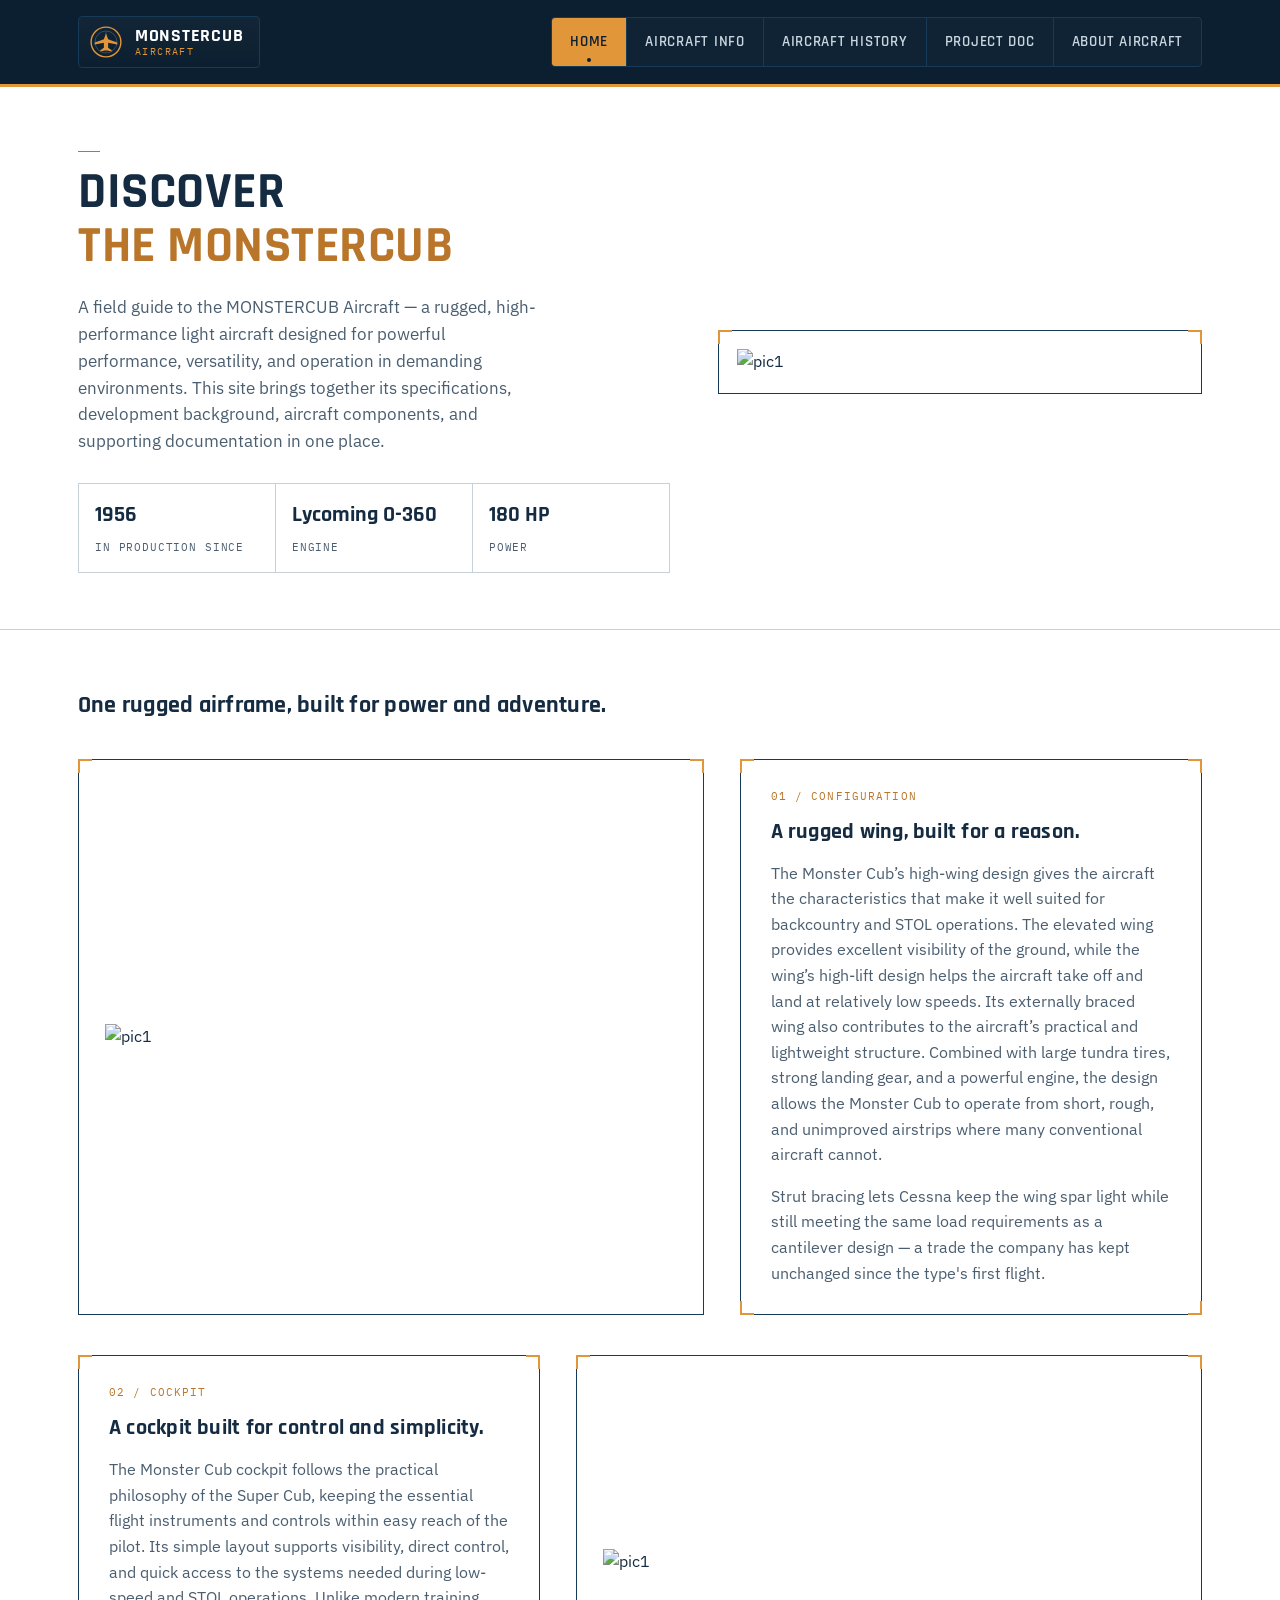
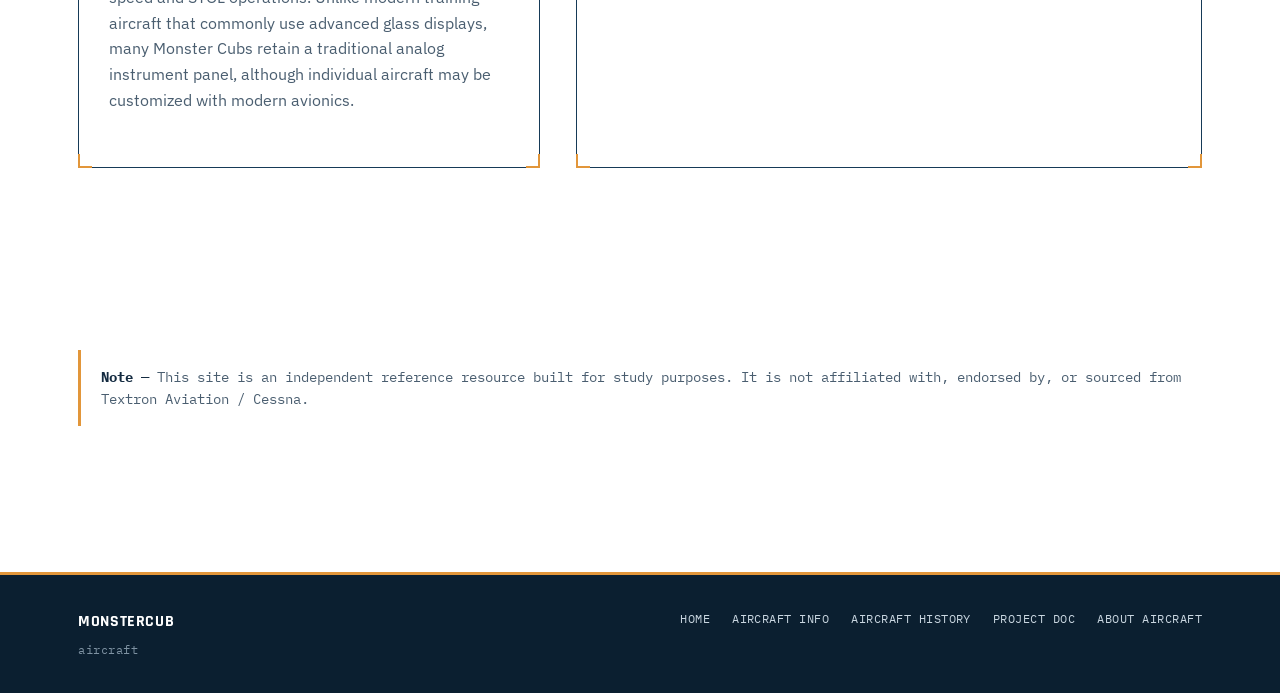
==== index.html @ 70570956 "Add files via upload" ====
<!DOCTYPE html>
<html lang="en">
<head>
<meta charset="UTF-8">
<meta name="viewport" content="width=device-width, initial-scale=1.0">
<title>MONSTERCLUB — aircraft</title>
<link rel="stylesheet" href="css/style.css">
</head>
<body>

<header class="site-header">
  <div class="header-inner">
    <a href="index.html" class="brand">
      <svg viewBox="0 0 48 48" fill="none" xmlns="http://www.w3.org/2000/svg">
        <circle cx="24" cy="24" r="21" stroke="#E2963A" stroke-width="2"/>
        <circle cx="24" cy="24" r="15.5" stroke="#4A5E70" stroke-width="1"/>
        <path d="M24 10 L24 38 M8 24 L40 24" stroke="#4A5E70" stroke-width="1"/>
        <path d="M24 12 L21 20 L8 25 L8 27.5 L21 25 L21 32 L16 35.5 L16 37.5 L24 35.5 L32 37.5 L32 35.5 L27 32 L27 25 L40 27.5 L40 25 L27 20 Z" fill="#E2963A"/>
      </svg>
      <span class="brand-text">
        <span class="model">MONSTERCUB</span>
        <span class="tag">aircraft</span>
      </span>
    </a>
    <nav class="main-nav" aria-label="Primary">
      <a href="index.html" class="active">Home</a>
      <a href="aircraft-info.html">Aircraft Info</a>
      <a href="aircraft-history.html">Aircraft History</a>
      <a href="project-doc.html">Project Doc</a>
      <a href="about-aircraft.html">About Aircraft</a>
    </nav>
  </div>
</header>

<main>

  <!-- First Image -->
  <section class="hero">
    <div class="wrap hero-inner">
      <div>
        <div class="eyebrow"></div>
        <h1>DISCOVER<br><span>THE MONSTERCUB</span></h1>
        <p class="lede">A field guide to the MONSTERCUB Aircraft — a rugged, high-performance light aircraft designed for powerful performance, versatility, and operation in demanding environments. This site brings together its specifications, development background, aircraft components, and supporting documentation in one place.</p>

        <div class="spec-strip">
          <div><span class="n">1956</span><span class="l">In production since</span></div>
          <div><span class="n">Lycoming O-360</span><span class="l">Engine</span></div>
          <div><span class="n">180 HP</span><span class="l">Power</span></div>
        </div>
      </div>

      <div class="hero-figure plate">

        <img src="D:\aircraft-site-20260829T053355Z-1-001\aircraft-site\pic1 Home page picture.jpg" alt="pic1">
        
       
      </div>

    </div>
  </section>

  <!-- Second Image -->
  <section class="section">
    <div class="wrap">
      <div class="section-head">
        <h2>One rugged airframe, built for power and adventure.</h2>
      </div>

      <div class="feature-row">
        <div class="figure plate">

          <img src="D:\aircraft-site-20260829T053355Z-1-001\aircraft-site/pic1 side view.jpg" alt="pic1">

        </div>
        <div class="copy plate">
          <span class="tick-br"></span><span class="tick-bl"></span>
          <div class="idx">01 / CONFIGURATION</div>
          <h3>A rugged wing, built for a reason.</h3>
          <p>The Monster Cub’s high-wing design gives the aircraft the characteristics that make it well suited for backcountry and STOL operations. The elevated wing provides excellent visibility of the ground, while the wing’s high-lift design helps the aircraft take off and land at relatively low speeds.

Its externally braced wing also contributes to the aircraft’s practical and lightweight structure. Combined with large tundra tires, strong landing gear, and a powerful engine, the design allows the Monster Cub to operate from short, rough, and unimproved airstrips where many conventional aircraft cannot.</p>
          <p>Strut bracing lets Cessna keep the wing spar light while still meeting the same load requirements as a cantilever design — a trade the company has kept unchanged since the type's first flight.</p>
        </div>
      </div>

      <!-- Third Image -->
      <div class="feature-row reverse">
        <div class="figure plate">
          <span class="tick-br"></span><span class="tick-bl"></span>
          <img src="D:\aircraft-site-20260829T053355Z-1-001\aircraft-site/pic1 cockpit.jpg" alt="pic1">
          
        </div>
        <div class="copy plate">
          <span class="tick-br"></span><span class="tick-bl"></span>
          <div class="idx">02 / COCKPIT</div>
          <h3>A cockpit built for control and simplicity.</h3>
          <p>The Monster Cub cockpit follows the practical philosophy of the Super Cub, keeping the essential flight instruments and controls within easy reach of the pilot. Its simple layout supports visibility, direct control, and quick access to the systems needed during low-speed and STOL operations.

Unlike modern training aircraft that commonly use advanced glass displays, many Monster Cubs retain a traditional analog instrument panel, although individual aircraft may be customized with modern avionics.</p>
          <ul>
                      </ul>
        </div>
      </div>
    </div>
  </section>

  <section class="section alt">
    <div class="wrap">
      <div class="callout">
        <strong>Note —</strong> This site is an independent reference resource built for study purposes. It is not affiliated with, endorsed by, or sourced from Textron Aviation / Cessna.
      </div>
    </div>
  </section>

</main>

<footer class="site-footer">
  <div class="footer-inner">
    <div>
      <div class="fbrand">MONSTERCUB</div>
      <div class="fmeta">aircraft</div>
    </div>
    <nav class="footer-links" aria-label="Footer">
      <a href="index.html">Home</a>
      <a href="aircraft-info.html">Aircraft Info</a>
      <a href="aircraft-history.html">Aircraft History</a>
      <a href="project-doc.html">Project Doc</a>
      <a href="about-aircraft.html">About Aircraft</a>
    </nav>
  </div>
</footer>

</body>
</html>
---- css/style.css ----
/* =========================================================================
   CESSNA 172 SKYHAWK — REFERENCE SITE
   Design language: aeronautical technical drawing / spec plate
   ========================================================================= */

@import url('https://fonts.googleapis.com/css2?family=Rajdhani:wght@500;600;700&family=IBM+Plex+Sans:wght@400;500;600&family=IBM+Plex+Mono:wght@400;500&display=swap');

:root{
  /* --- color tokens --- */
  --paper:        #E8EDEF;   /* drafting-paper background, cool blue-grey */
  --paper-line:   #C7D2D8;   /* faint grid lines on paper */
  --panel:        #FFFFFF;   /* card / panel surface */
  --ink:          #142B41;   /* primary text / linework, deep aviation navy */
  --ink-soft:     #4A5E70;   /* secondary text, steel grey-blue */
  --navy-deep:    #0B1F30;   /* header / footer surface */
  --navy-mid:     #163A57;   /* borders on dark surface */
  --amber:        #E2963A;   /* instrument amber accent */
  --amber-dim:    #B9762A;
  --rivet:        #9BAAB6;   /* rivet dots / dividers */
  --ok-green:     #4C7A5E;   /* used sparingly, spec "in service" tag */

  --font-display: 'Rajdhani', 'Arial Narrow', sans-serif;
  --font-body:    'IBM Plex Sans', 'Segoe UI', sans-serif;
  --font-mono:    'IBM Plex Mono', 'Courier New', monospace;

  --max: 1180px;
}

*, *::before, *::after{ box-sizing: border-box; }

html{ scroll-behavior: smooth; }

body{
  margin: 0;
  background-attachment: fixed;
  color: var(--ink);
  font-family: var(--font-body);
  font-size: 16px;
  line-height: 1.6;
  -webkit-font-smoothing: antialiased;
}

img, svg{ display:block; max-width:100%; }

a{ color: inherit; }

h1, h2, h3{
  font-family: var(--font-display);
  font-weight: 700;
  letter-spacing: 0.01em;
  color: var(--ink);
  margin: 0 0 0.4em;
}

p{ margin: 0 0 1em; color: var(--ink-soft); }

.wrap{
  max-width: var(--max);
  margin: 0 auto;
  padding: 0 28px;
}

/* -------------------------------------------------------------------------
   Corner tick marks — signature device borrowed from engineering drawing
   sheets. Applied to any section with class "plate".
   ------------------------------------------------------------------------- */
.plate{
  position: relative;
  border: 1px solid var(--navy-mid);
  background: var(--panel);
}
.plate::before, .plate::after,
.plate .tick-br, .plate .tick-bl{
  content:"";
  position:absolute;
  width:14px; height:14px;
  border: 2px solid var(--amber);
}
.plate::before{ top:-1px; left:-1px; border-right:0; border-bottom:0; }
.plate::after{ top:-1px; right:-1px; border-left:0; border-bottom:0; }
.plate .tick-bl{ bottom:-1px; left:-1px; border-right:0; border-top:0; }
.plate .tick-br{ bottom:-1px; right:-1px; border-left:0; border-top:0; }

/* =========================================================================
   HEADER  /  NAV  — "spec plate" bar referencing the wireframe layout
   ========================================================================= */
.site-header{
  background: var(--navy-deep);
  border-bottom: 3px solid var(--amber);
  position: sticky;
  top: 0;
  z-index: 50;
}
.header-inner{
  max-width: var(--max);
  margin: 0 auto;
  padding: 16px 28px;
  display:flex;
  align-items:center;
  justify-content: space-between;
  gap: 24px;
  flex-wrap: wrap;
}

.brand{
  display:flex;
  align-items:center;
  gap:12px;
  text-decoration:none;
  color:#fff;
  border: 1px solid var(--navy-mid);
  padding: 8px 16px 8px 10px;
  border-radius: 4px;
  background: linear-gradient(180deg, rgba(255,255,255,0.03), transparent);
}
.brand svg{ width:34px; height:34px; flex:none; }
.brand-text{ display:flex; flex-direction:column; line-height:1.1; }
.brand-text .model{
  font-family: var(--font-display);
  font-weight:700;
  font-size:1.15rem;
  letter-spacing:0.04em;
  color:#fff;
}
.brand-text .tag{
  font-family: var(--font-mono);
  font-size:0.62rem;
  letter-spacing:0.14em;
  color: var(--amber);
  text-transform: uppercase;
}

.main-nav{
  display:flex;
  border: 1px solid var(--navy-mid);
  border-radius: 4px;
  overflow:hidden;
  background: rgba(255,255,255,0.02);
}
.main-nav a{
  font-family: var(--font-display);
  font-weight: 600;
  font-size: 0.92rem;
  letter-spacing: 0.05em;
  text-transform: uppercase;
  color: #C9D6E0;
  text-decoration:none;
  padding: 12px 18px;
  border-right: 1px solid var(--navy-mid);
  position:relative;
  transition: color .15s ease, background .15s ease;
  white-space:nowrap;
}
.main-nav a:last-child{ border-right:none; }
.main-nav a:hover{ color:#fff; background: rgba(226,150,58,0.12); }
.main-nav a.active{ color: var(--navy-deep); background: var(--amber); }
.main-nav a.active::after{
  content:"";
  position:absolute; left:50%; bottom:4px;
  width:4px; height:4px; background:var(--navy-deep);
  transform:translateX(-50%);
  border-radius:50%;
}

.nav-toggle{ display:none; }

/* =========================================================================
   HERO
   ========================================================================= */
.hero{
  border-bottom: 1px solid var(--paper-line);
  padding: 64px 0 56px;
}
.hero-inner{
  display:grid;
  grid-template-columns: 1.1fr 0.9fr;
  gap: 48px;
  align-items:center;
}
.eyebrow{
  font-family: var(--font-mono);
  font-size: 0.72rem;
  letter-spacing: 0.18em;
  text-transform: uppercase;
  color: var(--amber-dim);
  display:flex;
  align-items:center;
  gap:10px;
  margin-bottom: 14px;
}
.eyebrow::before{
  content:"";
  width: 22px; height: 1px;
  background: var(--amber-dim);
}
.hero h1{
  font-size: clamp(2.1rem, 4vw, 3.2rem);
  line-height: 1.05;
}
.hero h1 span{ color: var(--amber-dim); }
.hero .lede{ font-size: 1.05rem; max-width: 46ch; }

.spec-strip{
  display:flex;
  gap: 0;
  margin-top: 28px;
  border: 1px solid var(--paper-line);
  background: var(--panel);
}
.spec-strip div{
  flex:1;
  padding: 14px 16px;
  border-right: 1px solid var(--paper-line);
}
.spec-strip div:last-child{ border-right:none; }
.spec-strip .n{
  font-family: var(--font-display);
  font-weight:700;
  font-size:1.35rem;
  color: var(--ink);
  display:block;
}
.spec-strip .l{
  font-family: var(--font-mono);
  font-size: 0.66rem;
  letter-spacing: 0.08em;
  text-transform: uppercase;
  color: var(--ink-soft);
}

.hero-figure{
  padding: 18px;
}
.hero-figure img{ width:100%; height:auto; }
.hero-figure .cap{
  margin-top:10px;
  font-family: var(--font-mono);
  font-size:0.68rem;
  letter-spacing:0.06em;
  color: var(--ink-soft);
  text-align:center;
  text-transform:uppercase;
}

/* =========================================================================
   PAGE HEADER (non-home pages)
   ========================================================================= */
.page-head{
  padding: 46px 0 32px;
  border-bottom: 1px solid var(--paper-line);
}
.page-head h1{ font-size: clamp(1.8rem, 3.4vw, 2.6rem); }
.page-head .lede{ max-width: 62ch; font-size:1.02rem; }
.breadcrumb{
  font-family: var(--font-mono);
  font-size:0.7rem;
  letter-spacing:0.1em;
  text-transform:uppercase;
  color: var(--ink-soft);
  margin-bottom: 12px;
}
.breadcrumb .amber{ color: var(--amber-dim); }

/* =========================================================================
   FEATURE ROWS  — the "image / description" pairing from the wireframe
   ========================================================================= */
.section{ padding: 56px 0; }
.section.alt{ background: rgba(255,255,255,0.35); }

.section-head{ margin-bottom: 34px; max-width: 70ch; }
.section-head .kicker{
  font-family: var(--font-mono);
  font-size:0.7rem;
  letter-spacing:0.14em;
  text-transform:uppercase;
  color: var(--amber-dim);
}

.feature-row{
  display:grid;
  grid-template-columns: 1.15fr 0.85fr;
  gap: 36px;
  align-items: stretch;
  margin-bottom: 40px;
}
.feature-row.reverse{ grid-template-columns: 0.85fr 1.15fr; }
.feature-row.reverse .figure{ order:2; }
.feature-row.reverse .copy{ order:1; }

.figure{
  padding: 26px;
  display:flex;
  flex-direction:column;
  justify-content:center;
  min-height: 260px;
}
.figure svg{ width:100%; height:auto; }
.figure .cap{
  margin-top:14px;
  font-family: var(--font-mono);
  font-size:0.68rem;
  letter-spacing:0.06em;
  text-transform:uppercase;
  color: var(--ink-soft);
  border-top: 1px dashed var(--paper-line);
  padding-top:10px;
}

.copy{
  padding: 28px 30px;
  display:flex;
  flex-direction:column;
  justify-content:center;
}
.copy .idx{
  font-family: var(--font-mono);
  font-size: 0.7rem;
  color: var(--amber-dim);
  letter-spacing: 0.1em;
  margin-bottom: 8px;
}
.copy h3{ font-size: 1.4rem; margin-bottom: 0.5em; }
.copy p:last-child{ margin-bottom: 0; }
.copy ul{ margin: 10px 0 0; padding-left: 18px; color: var(--ink-soft); }
.copy li{ margin-bottom: 6px; }

/* =========================================================================
   SPEC TABLE (aircraft info)
   ========================================================================= */
.spec-table-wrap{ padding: 4px; }
table.spec-table{
  width:100%;
  border-collapse: collapse;
  font-family: var(--font-mono);
  font-size: 0.88rem;
}
table.spec-table caption{
  text-align:left;
  font-family: var(--font-display);
  font-size:1.05rem;
  font-weight:700;
  padding: 14px 18px;
  border-bottom: 1px solid var(--paper-line);
}
table.spec-table th, table.spec-table td{
  text-align:left;
  padding: 11px 18px;
  border-bottom: 1px solid var(--paper-line);
}
table.spec-table th{
  width: 46%;
  color: var(--ink-soft);
  font-weight:500;
  text-transform:uppercase;
  font-size:0.72rem;
  letter-spacing:0.06em;
}
table.spec-table td{ color: var(--ink); font-weight:500; }
table.spec-table tr:last-child th,
table.spec-table tr:last-child td{ border-bottom:none; }
table.spec-table tbody tr:hover{ background: rgba(226,150,58,0.06); }

.spec-grid{
  display:grid;
  grid-template-columns: 1fr 1fr;
  gap: 28px;
}

/* =========================================================================
   TIMELINE  (aircraft history) — numbering justified: real chronology
   ========================================================================= */
.timeline{
  position:relative;
  margin-top: 10px;
  padding-left: 6px;
}
.timeline::before{
  content:"";
  position:absolute;
  left: 63px;
  top: 6px; bottom: 6px;
  width: 1px;
  background: repeating-linear-gradient(var(--navy-mid) 0 6px, transparent 6px 11px);
}
.t-item{
  display:grid;
  grid-template-columns: 70px 40px 1fr;
  gap: 0 18px;
  margin-bottom: 30px;
}
.t-year{
  font-family: var(--font-mono);
  font-weight:500;
  font-size:0.95rem;
  color: var(--ink);
  padding-top: 3px;
  text-align:right;
}
.t-dot{
  display:flex; justify-content:center;
}
.t-dot span{
  width:12px; height:12px;
  border-radius:50%;
  background: var(--amber);
  border: 2px solid var(--panel);
  box-shadow: 0 0 0 1px var(--navy-mid);
  margin-top:4px;
}
.t-body{
  background: var(--panel);
  border: 1px solid var(--paper-line);
  padding: 14px 18px;
}
.t-body h4{
  font-family: var(--font-display);
  font-size: 1.05rem;
  margin: 0 0 4px;
}
.t-body p{ margin:0; font-size:0.95rem; }

/* =========================================================================
   DOC LIST  (project doc page)
   ========================================================================= */
.doc-list{
  display:grid;
  grid-template-columns: repeat(2, 1fr);
  gap: 20px;
}
.doc-card{
  background: var(--panel);
  border: 1px solid var(--paper-line);
  padding: 20px 22px;
  display:flex;
  gap: 16px;
}
.doc-card .doc-icon{
  flex:none;
  width:42px; height:42px;
  border:1px solid var(--navy-mid);
  display:flex; align-items:center; justify-content:center;
  color: var(--amber-dim);
}
.doc-card h4{
  font-family: var(--font-display);
  font-size:1.05rem;
  margin:0 0 4px;
}
.doc-meta{
  font-family: var(--font-mono);
  font-size: 0.68rem;
  letter-spacing:0.05em;
  text-transform:uppercase;
  color: var(--ink-soft);
  margin-top:8px;
  display:block;
}
.doc-card p{ font-size:0.92rem; margin:0; }

/* =========================================================================
   CALLOUT / NOTE BLOCK
   ========================================================================= */
.callout{
  border-left: 3px solid var(--amber);
  background: var(--panel);
  padding: 16px 20px;
  font-family: var(--font-mono);
  font-size: 0.86rem;
  color: var(--ink-soft);
  margin: 30px 0;
}
.callout strong{ color: var(--ink); }

/* =========================================================================
   FOOTER
   ========================================================================= */
.site-footer{
  background: var(--navy-deep);
  color: #A9B8C4;
  margin-top: 60px;
  border-top: 3px solid var(--amber);
}
.footer-inner{
  max-width: var(--max);
  margin:0 auto;
  padding: 34px 28px;
  display:flex;
  justify-content:space-between;
  align-items:flex-start;
  gap: 24px;
  flex-wrap:wrap;
}
.footer-inner .fbrand{
  font-family: var(--font-display);
  color:#fff;
  font-weight:700;
  letter-spacing:0.04em;
}
.footer-inner .fmeta{
  font-family: var(--font-mono);
  font-size:0.72rem;
  letter-spacing:0.05em;
  color: #7E92A2;
  margin-top:6px;
}
.footer-links{
  display:flex; gap:22px; flex-wrap:wrap;
  font-family: var(--font-mono);
  font-size:0.75rem;
  letter-spacing:0.04em;
  text-transform:uppercase;
}
.footer-links a{ text-decoration:none; color:#C9D6E0; }
.footer-links a:hover{ color: var(--amber); }

/* =========================================================================
   RESPONSIVE
   ========================================================================= */
@media (max-width: 880px){
  .hero-inner{ grid-template-columns: 1fr; }
  .feature-row, .feature-row.reverse{ grid-template-columns: 1fr; }
  .feature-row.reverse .figure, .feature-row.reverse .copy{ order:0; }
  .spec-grid{ grid-template-columns: 1fr; }
  .doc-list{ grid-template-columns: 1fr; }
  .spec-strip{ flex-wrap:wrap; }
  .spec-strip div{ flex: 1 1 50%; border-bottom: 1px solid var(--paper-line); }
}

@media (max-width: 700px){
  .header-inner{ flex-direction:column; align-items:stretch; }
  .main-nav{ flex-wrap:wrap; }
  .main-nav a{ flex:1 1 auto; text-align:center; border-bottom:1px solid var(--navy-mid); }
}

/* Reduced motion */
@media (prefers-reduced-motion: reduce){
  html{ scroll-behavior:auto; }
  *{ transition:none !important; }
}

/* Visible keyboard focus */
a:focus-visible, button:focus-visible{
  outline: 2px solid var(--amber);
  outline-offset: 2px;
}
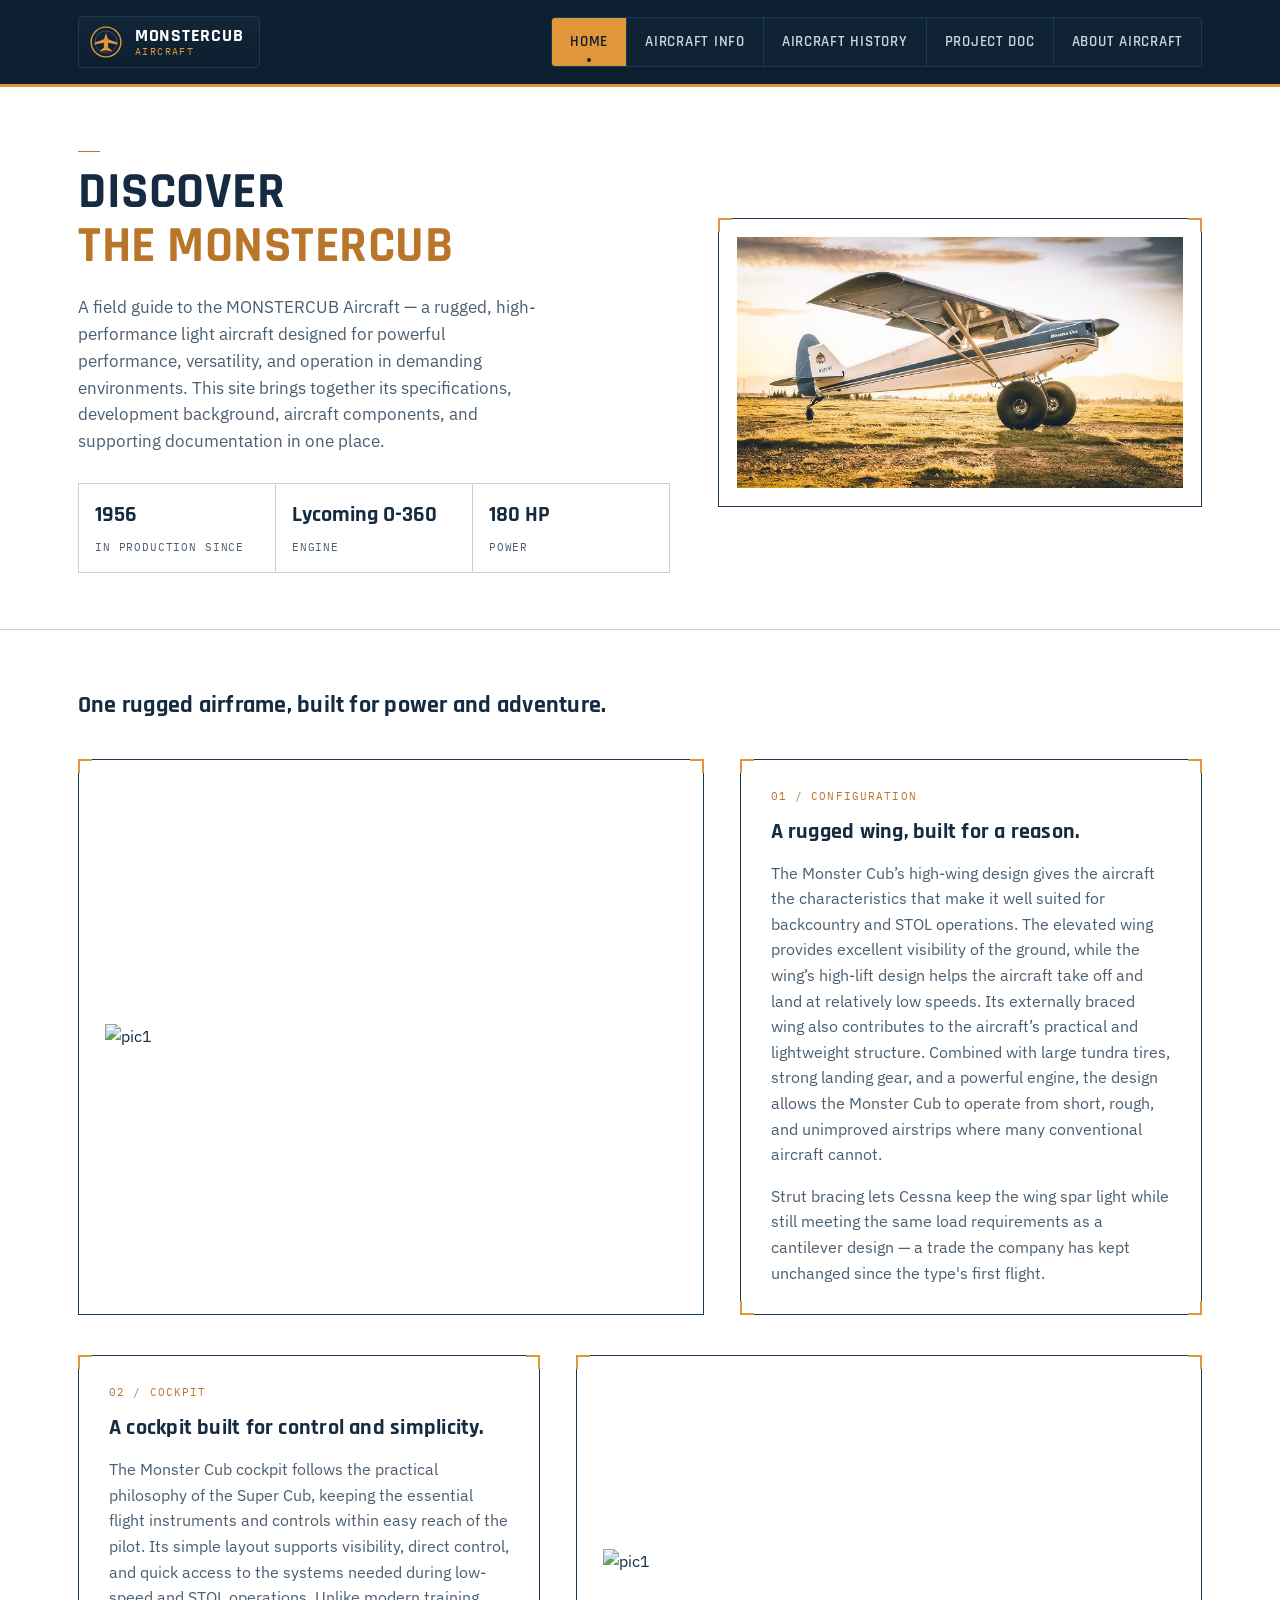
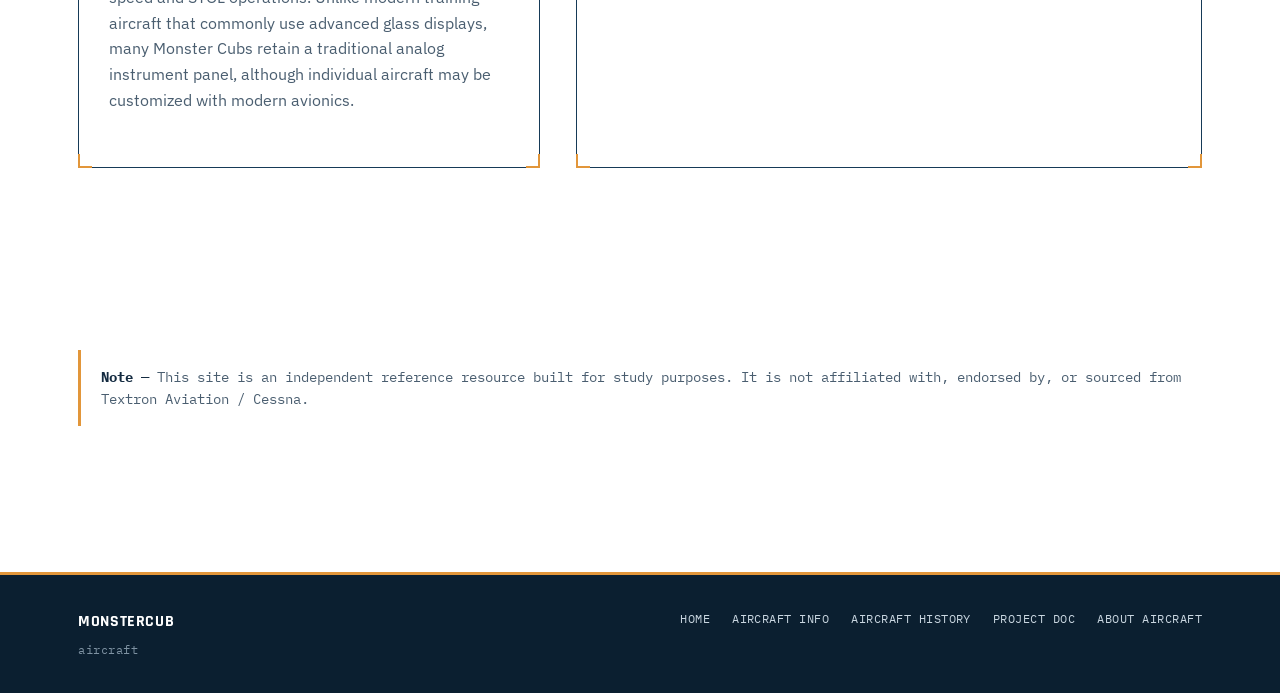
==== commit 8b5cf808: "Update index.html" ====
--- a/index.html
+++ b/index.html
@@ -51,7 +51,7 @@
 
       <div class="hero-figure plate">
 
-        <img src="D:\aircraft-site-20260829T053355Z-1-001\aircraft-site\pic1 Home page picture.jpg" alt="pic1">
+        <img src="pic1 Home page picture.jpg" alt="pic1">
         
        
       </div>
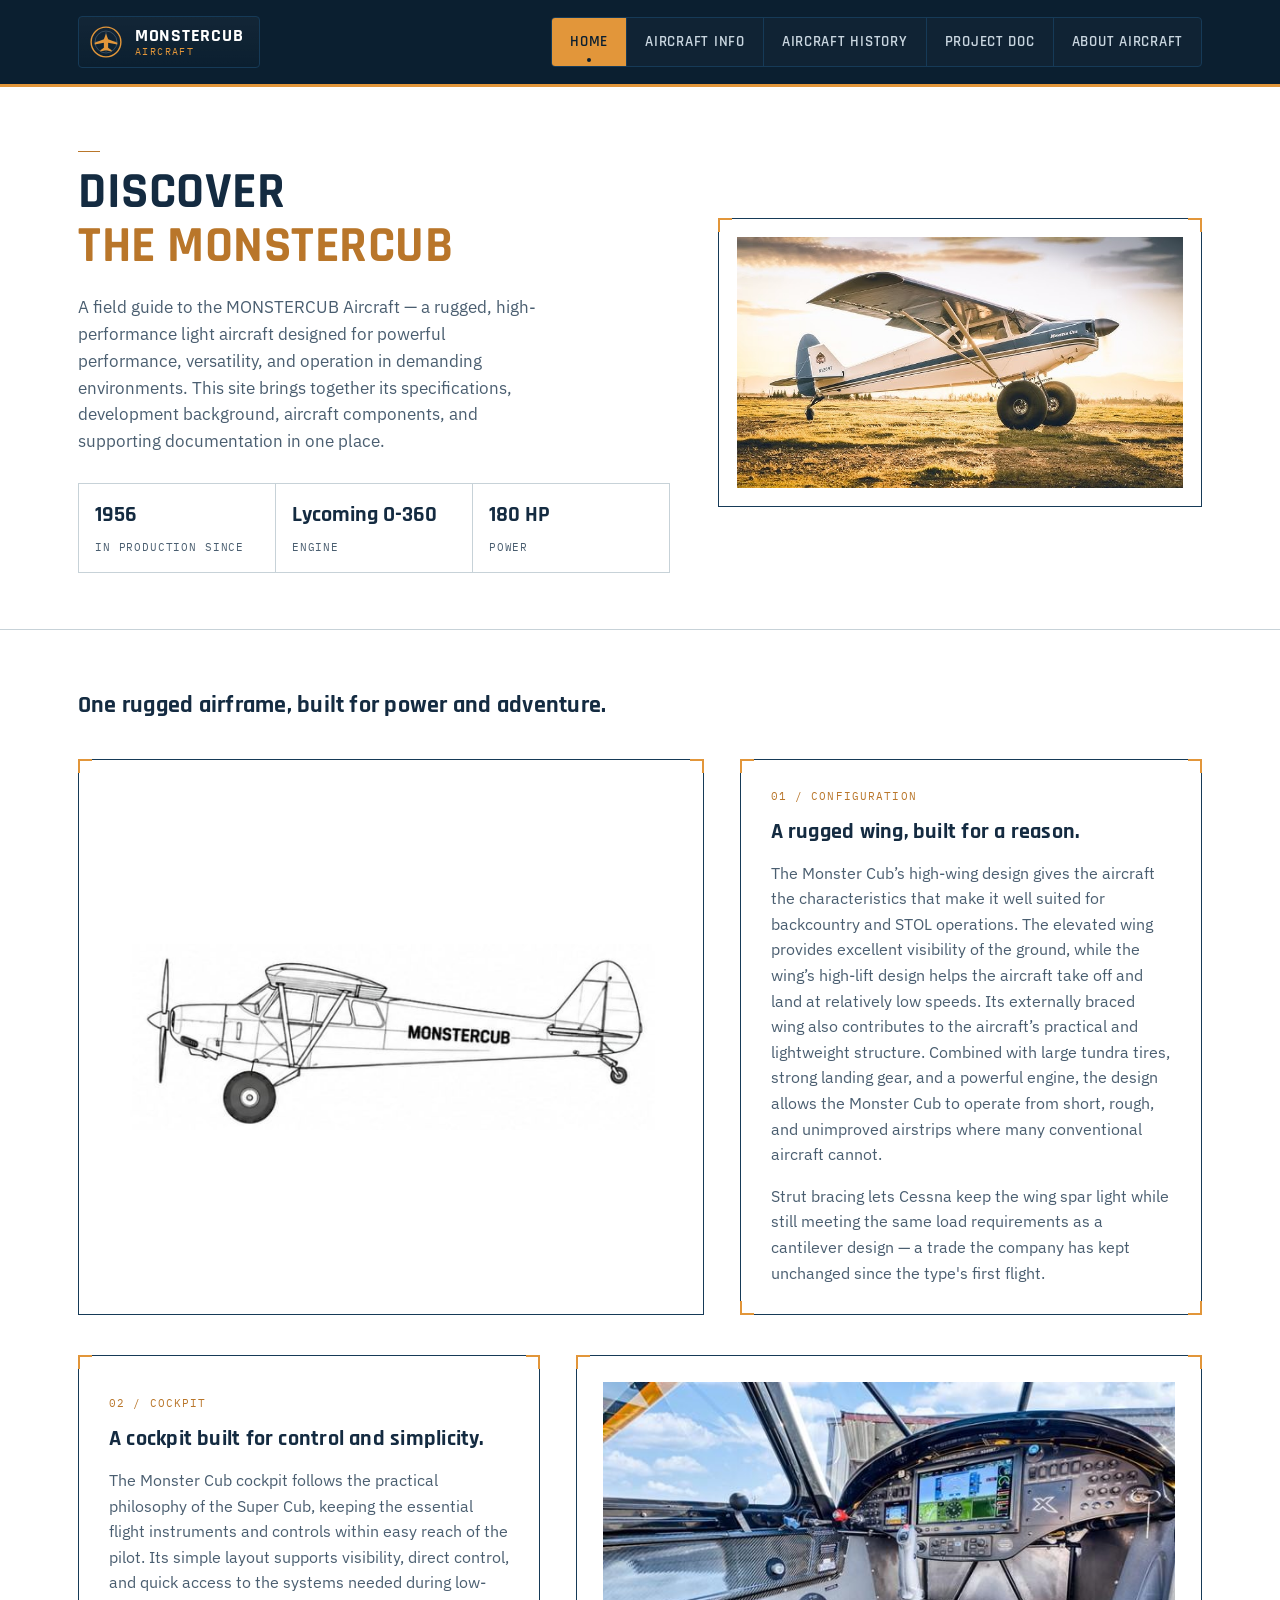
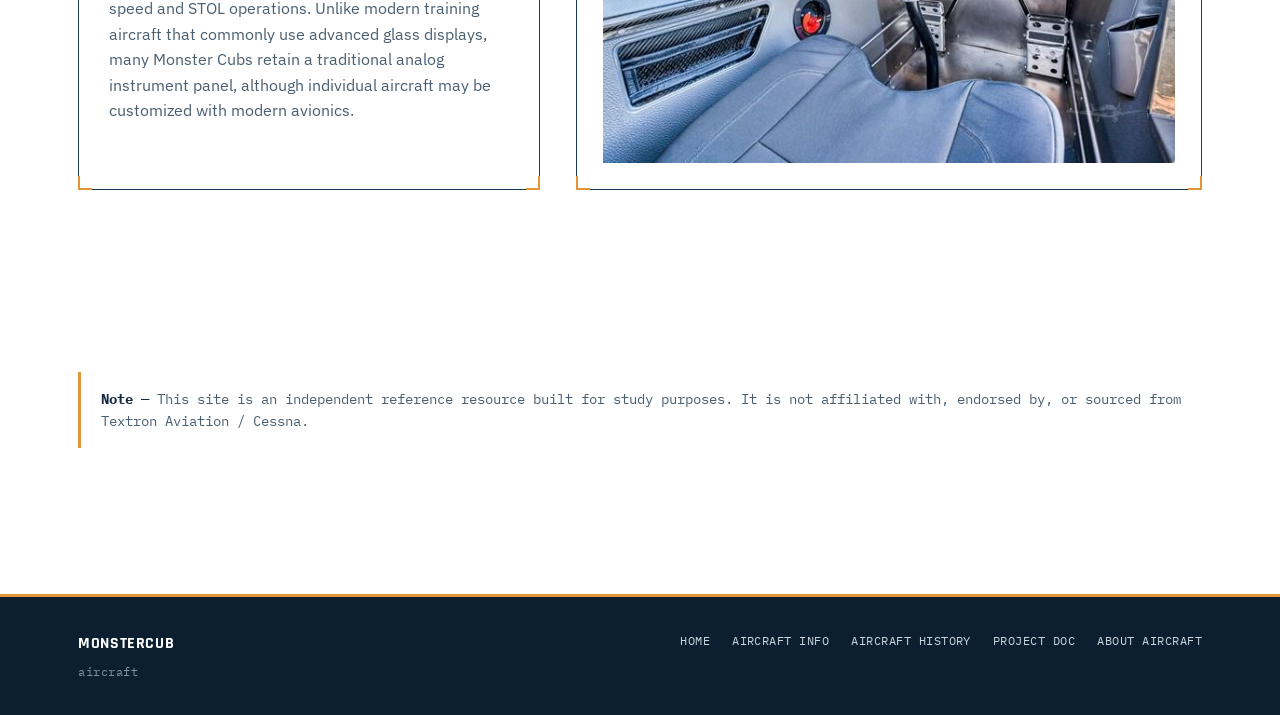
==== commit b0f37a44: "Update index.html" ====
--- a/index.html
+++ b/index.html
@@ -51,7 +51,7 @@
 
       <div class="hero-figure plate">
 
-        <img src="pic1 Home page picture.jpg" alt="pic1">
+        <img src="pic1-Home-page-picture.jpg" alt="pic1">
         
        
       </div>
@@ -69,7 +69,7 @@
       <div class="feature-row">
         <div class="figure plate">
 
-          <img src="D:\aircraft-site-20260829T053355Z-1-001\aircraft-site/pic1 side view.jpg" alt="pic1">
+          <img src="pic1-side-view.jpg" alt="pic1">
 
         </div>
         <div class="copy plate">
@@ -87,7 +87,7 @@
       <div class="feature-row reverse">
         <div class="figure plate">
           <span class="tick-br"></span><span class="tick-bl"></span>
-          <img src="D:\aircraft-site-20260829T053355Z-1-001\aircraft-site/pic1 cockpit.jpg" alt="pic1">
+          <img src="pic1-cockpit.jpg" alt="pic1">
           
         </div>
         <div class="copy plate">
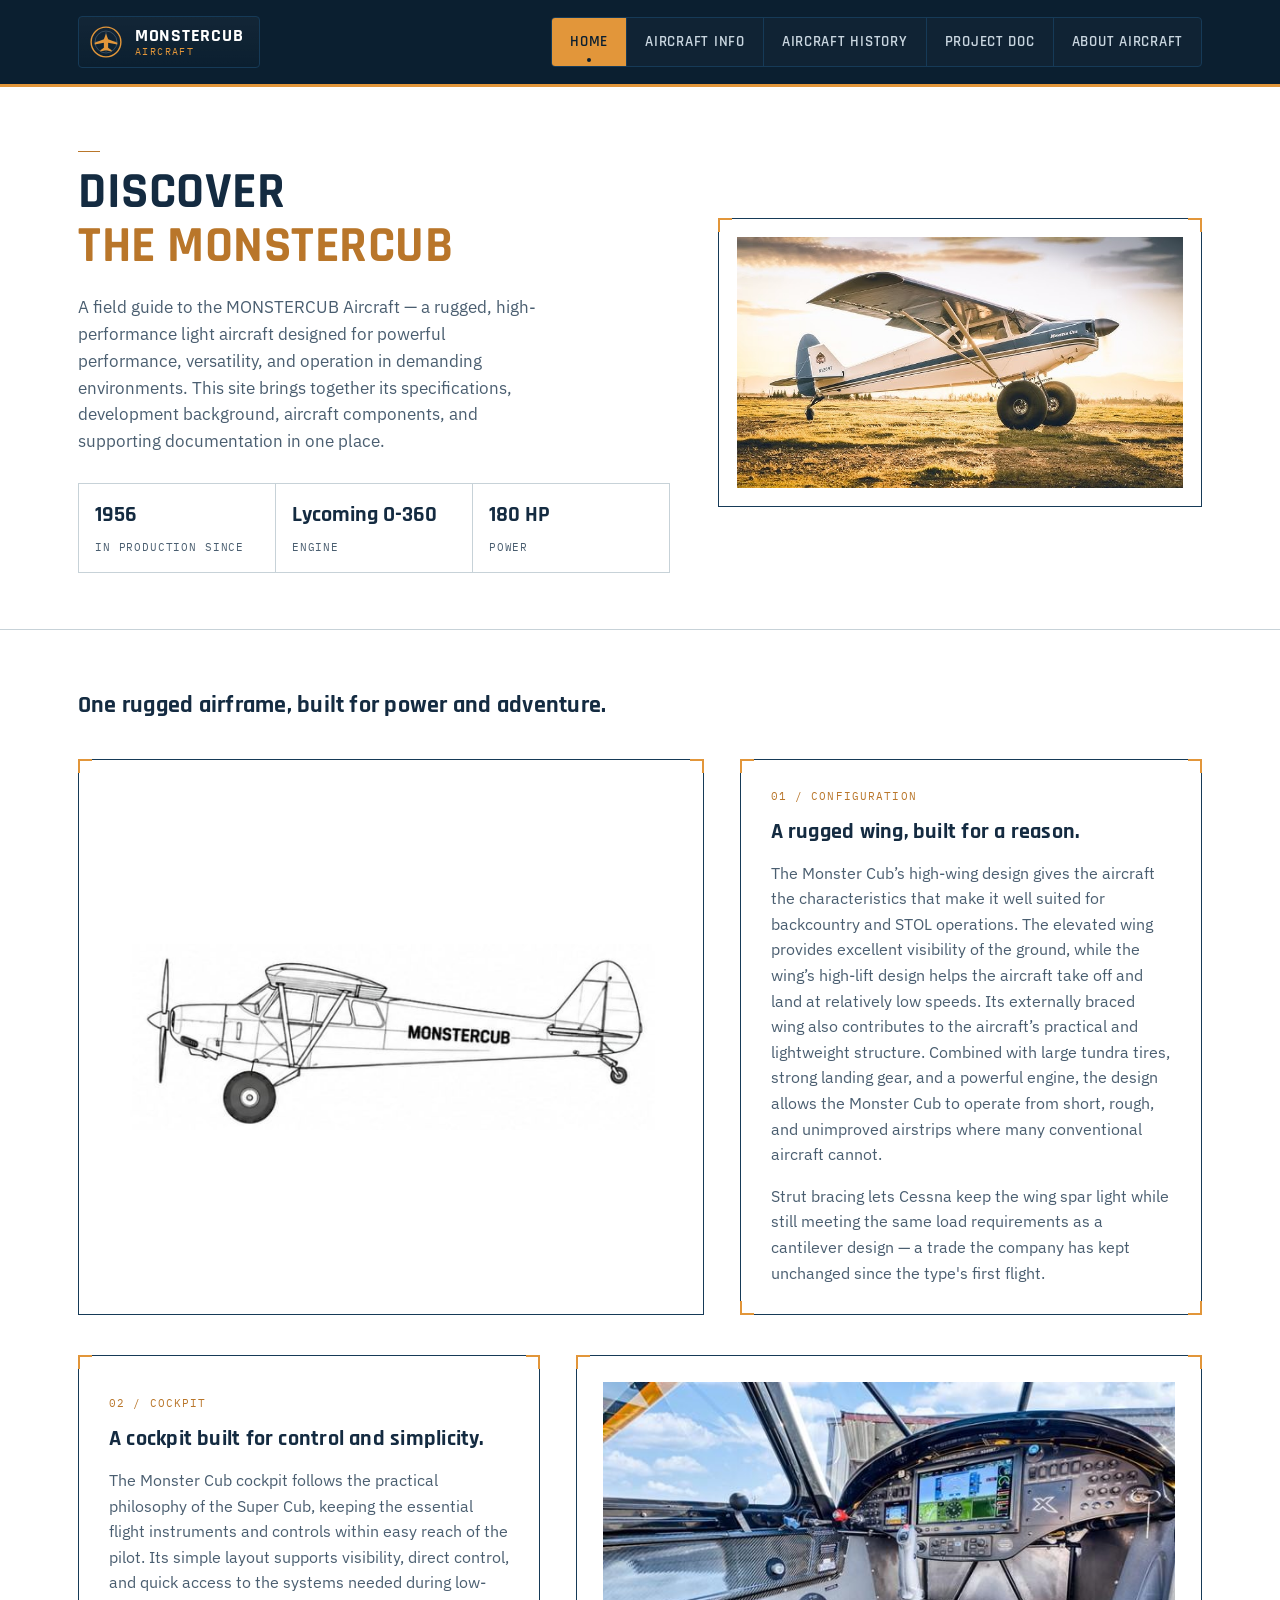
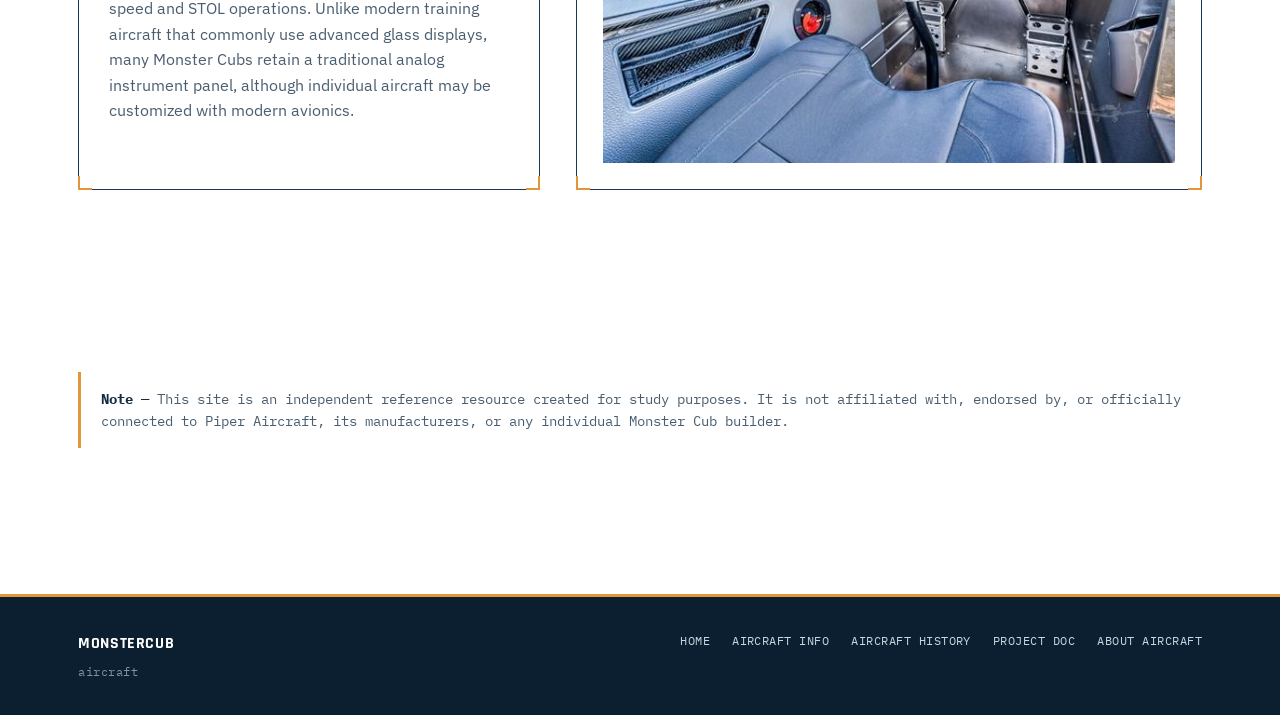
==== commit 75c01d76: "Update index.html" ====
--- a/index.html
+++ b/index.html
@@ -107,7 +107,7 @@
   <section class="section alt">
     <div class="wrap">
       <div class="callout">
-        <strong>Note —</strong> This site is an independent reference resource built for study purposes. It is not affiliated with, endorsed by, or sourced from Textron Aviation / Cessna.
+        <strong>Note —</strong> This site is an independent reference resource created for study purposes. It is not affiliated with, endorsed by, or officially connected to Piper Aircraft, its manufacturers, or any individual Monster Cub builder.
       </div>
     </div>
   </section>
